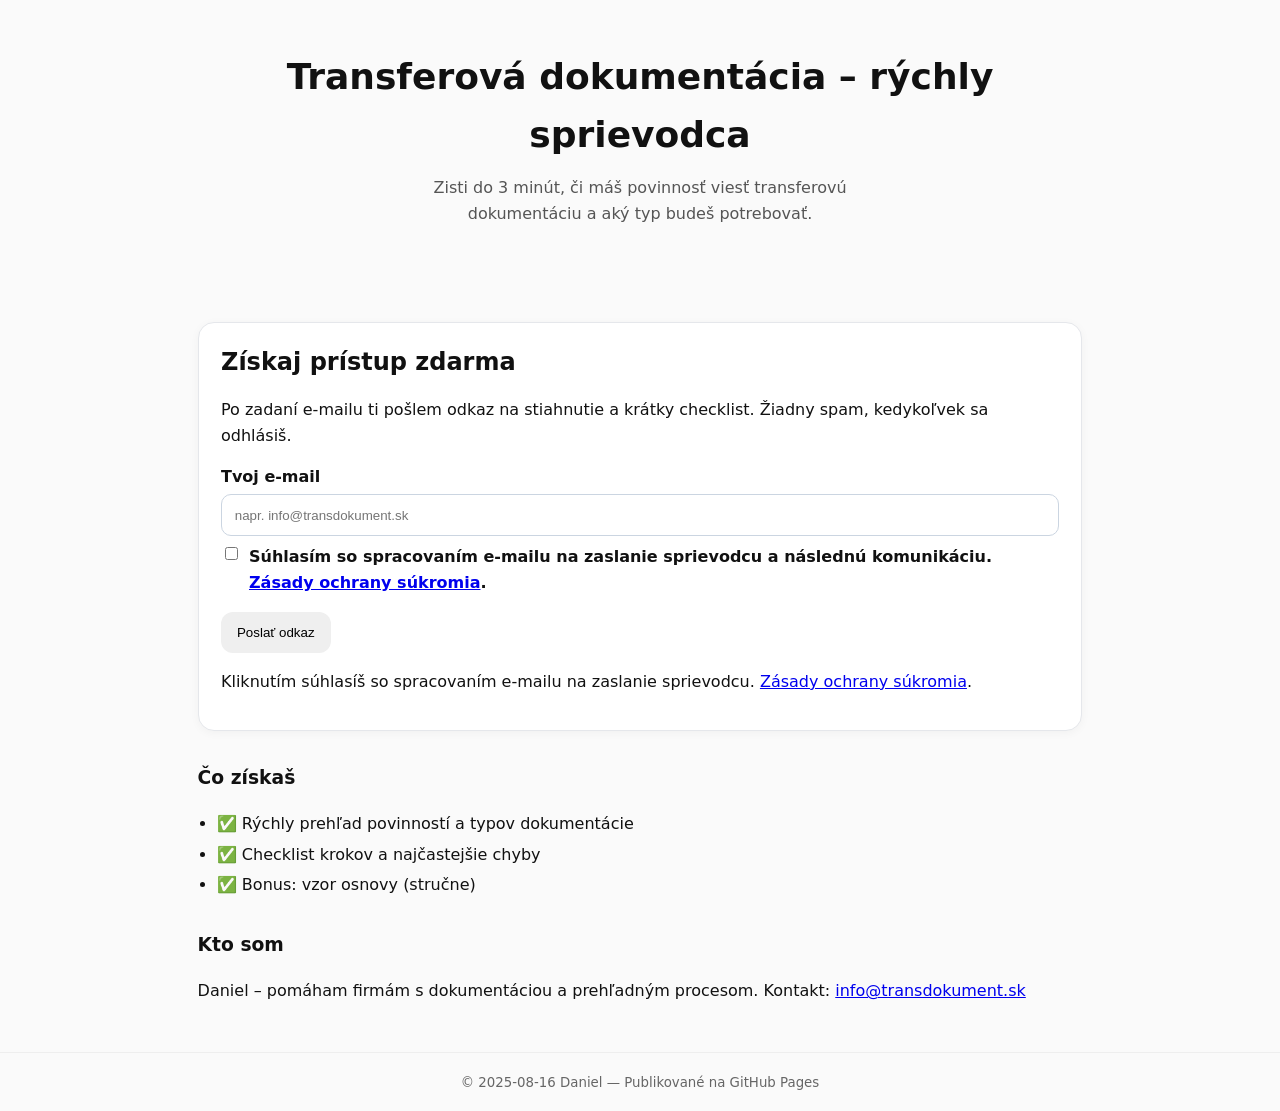
==== index.html @ f8cbb519 "Update index.html" ====
<!doctype html>
<html lang="sk">  
<head>
  <meta charset="utf-8">
  <meta name="viewport" content="width=device-width, initial-scale=1">
  <title>Transferová dokumentácia – rýchly sprievodca</title>
  <meta name="description" content="Zisti rýchlo, či potrebuješ transferovú dokumentáciu a ako na ňu. Stiahni si sprievodcu zdarma.">
  <link rel="stylesheet" href="styles.css">
  
  <script defer data-domain="transdokument.sk" src="https://plausible.io/js/script.js"></script>

</head>
<body>
  <header class="site-header">
    <div class="container">
      <h1>Transferová dokumentácia – rýchly sprievodca</h1>
      <p class="subtitle">Zisti do 3 minút, či máš povinnosť viesť transferovú dokumentáciu a aký typ budeš potrebovať.</p>
    </div>
  </header>

  <main class="container">
    <section class="lead">
      <div class="card">
        <h2>Získaj prístup zdarma</h2>
        <p>Po zadaní e-mailu ti pošlem odkaz na stiahnutie a krátky checklist. Žiadny spam, kedykoľvek sa odhlásiš.</p>

        <!-- Formspree endpoint vložený podľa tvojho zadania -->
        <form id="lead-form" action="https://formspree.io/f/xqaljror" method="POST">
          <label for="email">Tvoj e-mail</label>
          <input id="email" name="email" type="email" placeholder="napr. info@transdokument.sk" required autocomplete="email">
          <input type="hidden" name="_subject" value="Lead: Transferová dokumentácia – sprievodca">
          <input type="hidden" name="source" value="transdokument.sk">
          
            <!-- GDPR súhlas (povinný) -->
            <label style="display:flex;gap:.5rem;align-items:flex-start;margin-top:.5rem">
            <input type="checkbox" id="consent" name="consent" required>
            <span> Súhlasím so spracovaním e-mailu na zaslanie sprievodcu a následnú komunikáciu.
            <a href="privacy.html" target="_blank" rel="noopener">Zásady ochrany súkromia</a>.
            </span>
            </label>

            <!-- Honeypot proti botom (skryté) -->
            <label class="hp" aria-hidden="true">
            <input type="text" name="_gotcha" autocomplete="off" tabindex="-1">
            </label>

          <button type="submit">Poslať odkaz</button>
          <p class="help">Kliknutím súhlasíš so spracovaním e-mailu na zaslanie sprievodcu. <a href="privacy.html" target="_blank" rel="noopener">Zásady ochrany súkromia</a>.</p>
          <div id="form-status" aria-live="polite"></div>
          <noscript><p class="muted">Poznámka: pre okamžité potvrdenie povol JavaScript, inak uvidíš len presmerovanie po odoslaní.</p></noscript>
        </form>
      </div>
    </section>

    <section class="benefits">
      <h3>Čo získaš</h3>
      <ul>
        <li>✅ Rýchly prehľad povinností a typov dokumentácie</li>
        <li>✅ Checklist krokov a najčastejšie chyby</li>
        <li>✅ Bonus: vzor osnovy (stručne)</li>
      </ul>
    </section>

    <section class="about">
      <h3>Kto som</h3>
      <p>Daniel – pomáham firmám s dokumentáciou a prehľadným procesom. Kontakt: <a href="mailto:info@transdokument.sk">info@transdokument.sk</a></p>
    </section>
  </main>

  <footer class="site-footer">
    <div class="container">
      <small>© 2025-08-16 Daniel — Publikované na GitHub Pages</small>
    </div>
  </footer>

  <script src="form.js" defer></script>
</body>
</html>
---- styles.css ----
:root{--max:920px;--space:1.1rem}
*{box-sizing:border-box}
html,body{margin:0;padding:0;font-family:system-ui,-apple-system,Segoe UI,Roboto,Arial,sans-serif;line-height:1.6;color:#111;background:#fafafa}
.container{max-width:var(--max);margin:0 auto;padding:0 var(--space)}
.site-header{padding:3rem 0;text-align:center}
h1{font-size:2.25rem;margin:0 0 .75rem}
.subtitle{color:#555;margin:0 auto 1rem;max-width:52ch}
section{margin:2rem 0}
.card{border:1px solid #e5e7eb;border-radius:16px;padding:1.2rem 1.4rem;background:#fff;box-shadow:0 2px 10px rgba(0,0,0,.04)}
h2{font-size:1.5rem;margin:0 0 .5rem}
label{display:block;margin:.6rem 0 .25rem;font-weight:600}
input[type=email]{width:100%;padding:.8rem;border:1px solid #cbd5e1;border-radius:10px;background:#fff}
button{display:inline-block;margin-top:.8rem;padding:.8rem 1rem;border:0;border-radius:12px;cursor:pointer}
ul{padding-left:1.2rem;margin:.5rem 0 0}
li{margin:.3rem 0}
.site-footer{border-top:1px solid #eee;margin-top:3rem;padding:1rem 0;text-align:center;color:#666}

/* Honeypot pole neviditeľné pre bežného návštevníka */
.hp{position:absolute;left:-9999px;width:1px;height:1px;overflow:hidden}
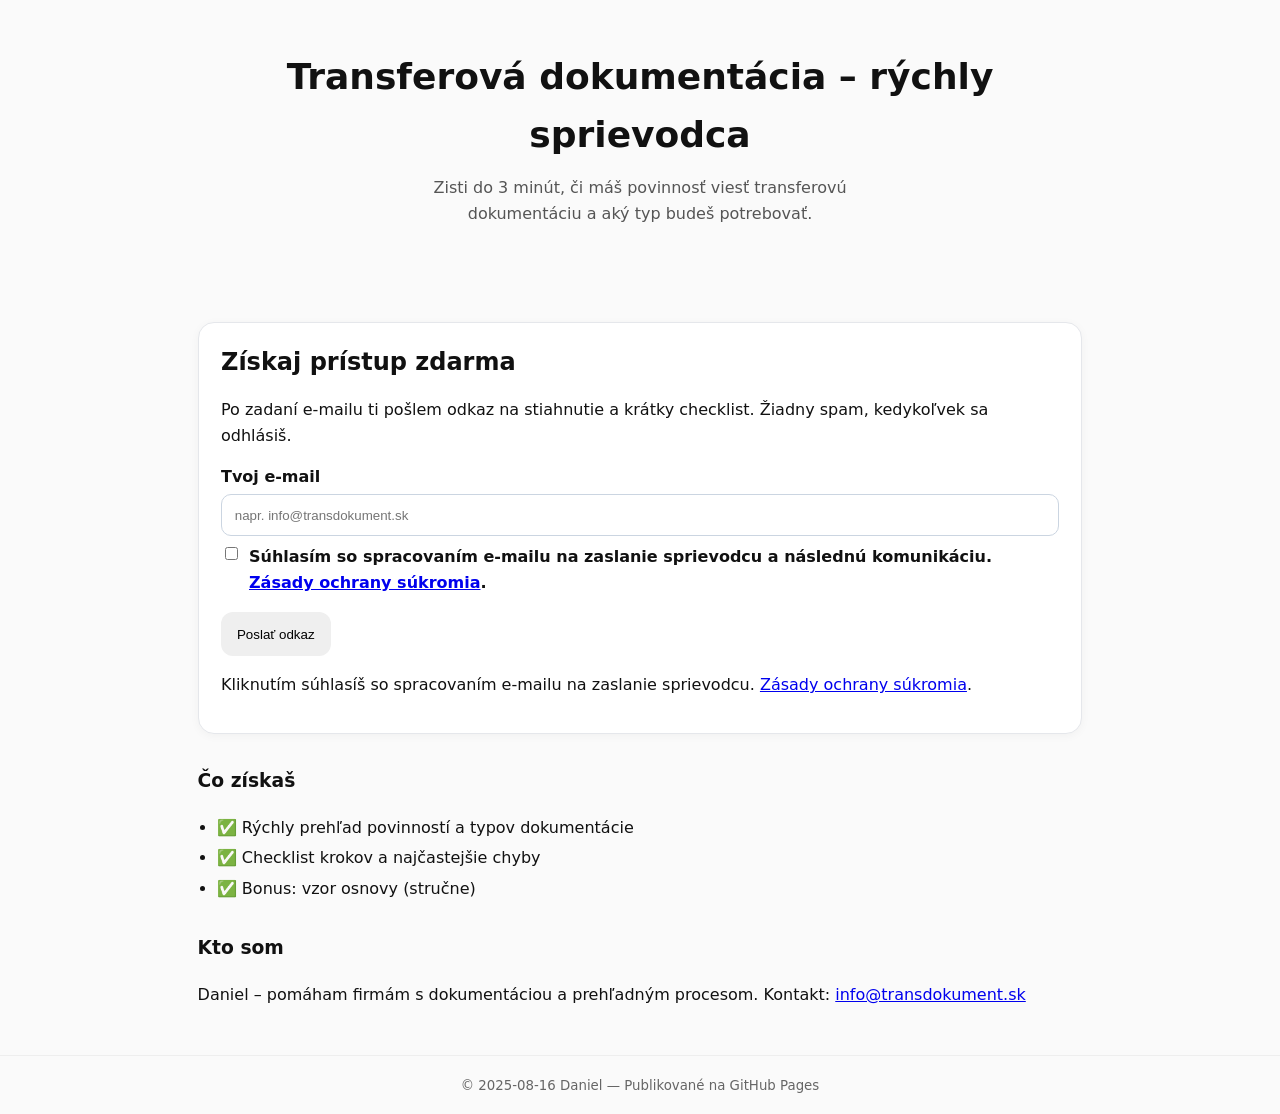
==== commit b5948213: "Update index.html" ====
--- a/index.html
+++ b/index.html
@@ -3,11 +3,35 @@
 <head>
   <meta charset="utf-8">
   <meta name="viewport" content="width=device-width, initial-scale=1">
-  <title>Transferová dokumentácia – rýchly sprievodca</title>
-  <meta name="description" content="Zisti rýchlo, či potrebuješ transferovú dokumentáciu a ako na ňu. Stiahni si sprievodcu zdarma.">
+  <title>Transferová dokumentácia – sprievodca + checklist | Transdokument</title>
+  <meta name="description" content="Zistite, či potrebujete transferovú dokumentáciu, aký typ a ako ju pripraviť. Bezplatný sprievodca + checklist na stiahnutie.">
   <link rel="stylesheet" href="styles.css">
   
-  <script defer data-domain="transdokument.sk" src="https://plausible.io/js/script.js"></script>
+  <script defer data-domain="transdokument.sk" src="https://plausible.io/js/script.file-downloads.js"></script>
+
+  <meta property="og:title" content="Transferová dokumentácia – rýchly sprievodca">
+  <meta property="og:description" content="Zisti rýchlo, či potrebuješ transferovú dokumentáciu a aký typ budeš potrebovať. Stiahni si sprievodcu zdarma.">
+  <meta property="og:url" content="https://www.transdokument.sk/">
+  <meta property="og:type" content="website">
+  <meta property="og:image" content="https://www.transdokument.sk/og-image.png">
+  <meta property="og:image:width" content="1200">
+  <meta property="og:image:height" content="630">
+
+  <meta name="twitter:card" content="summary_large_image">
+  <meta name="twitter:title" content="Transferová dokumentácia – rýchly sprievodca">
+  <meta name="twitter:description" content="Zisti rýchlo, či potrebuješ transferovú dokumentáciu a aký typ budeš potrebovať.">
+  <meta name="twitter:image" content="https://www.transdokument.sk/og-image.png">
+
+  <script type="application/ld+json">
+  {
+  "@context": "https://schema.org",
+  "@type": "Organization",
+  "name": "Transdokument",
+  "url": "https://www.transdokument.sk/",
+  "logo": "https://www.transdokument.sk/og-image.png",
+  "email": "info@transdokument.sk"
+  }
+  </script>
 
 </head>
 <body>
--- a/styles.css
+++ b/styles.css
@@ -17,3 +17,10 @@
 
 /* Honeypot pole neviditeľné pre bežného návštevníka */
 .hp{position:absolute;left:-9999px;width:1px;height:1px;overflow:hidden}
+
+/* Prístupnosť: väčší tap target a jasný focus */
+button{min-height:44px; min-width:44px}
+button:focus-visible, input[type=email]:focus-visible, a:focus-visible{
+  outline:3px solid #1d4ed8; /* výrazný obrys pri navigácii klávesnicou */
+  outline-offset:2px;
+}
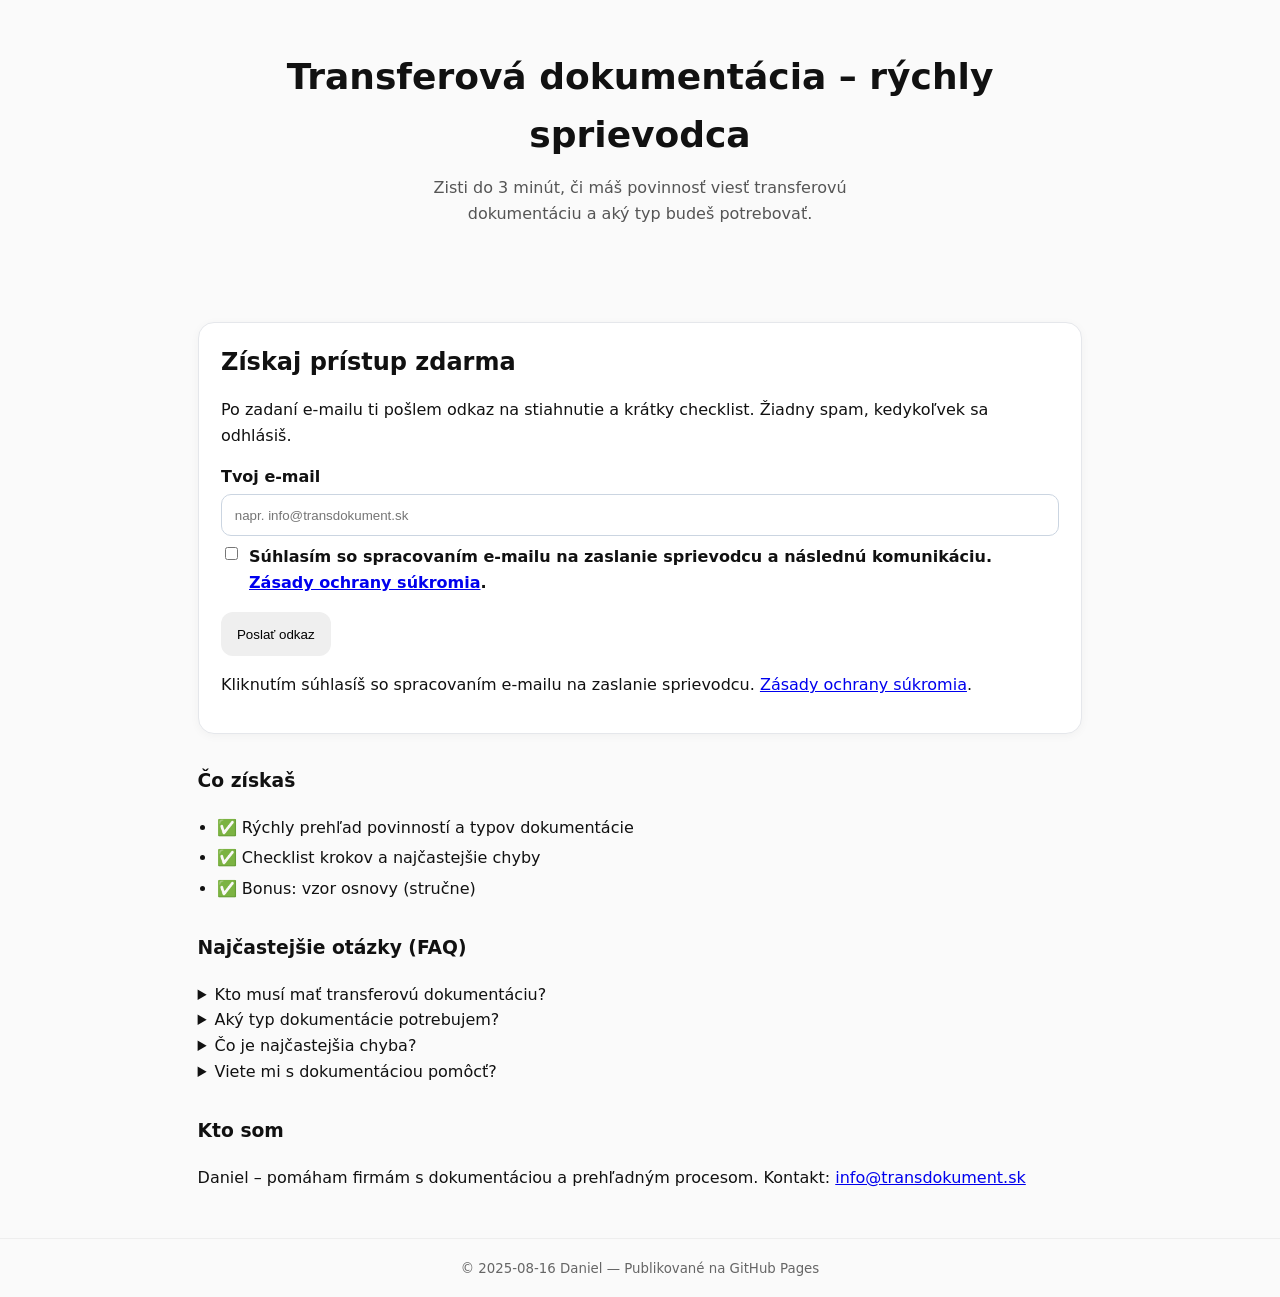
==== commit 975313a1: "Update index.html" ====
--- a/index.html
+++ b/index.html
@@ -85,6 +85,30 @@
       </ul>
     </section>
 
+    <section class="faq">
+      <h3>Najčastejšie otázky (FAQ)</h3>
+
+      <details>
+        <summary>Kto musí mať transferovú dokumentáciu?</summary>
+        <p>Subjekty realizujúce kontrolované transakcie so spriaznenými osobami. Typ dokumentácie (skrátená/úplná) závisí od veľkosti a rizika transakcií.</p>
+      </details>
+
+      <details>
+        <summary>Aký typ dokumentácie potrebujem?</summary>
+        <p>Vo všeobecnosti: menšie transakcie → skrátená, významné a rizikové → úplná. V sprievodcovi nájdeš rýchly checklist rozhodovania.</p>
+      </details>
+
+      <details>
+        <summary>Čo je najčastejšia chyba?</summary>
+        <p>Oneskorené spracovanie a chýbajúce podklady k použitej metóde a porovnateľnosti. Dôležitá je priebežná evidencia.</p>
+      </details>
+
+      <details>
+        <summary>Viete mi s dokumentáciou pomôcť?</summary>
+        <p>Áno. Napíš na <a href="mailto:info@transdokument.sk">info@transdokument.sk</a> a urobíme krátky úvodný call.</p>
+      </details>
+    </section>
+
     <section class="about">
       <h3>Kto som</h3>
       <p>Daniel – pomáham firmám s dokumentáciou a prehľadným procesom. Kontakt: <a href="mailto:info@transdokument.sk">info@transdokument.sk</a></p>
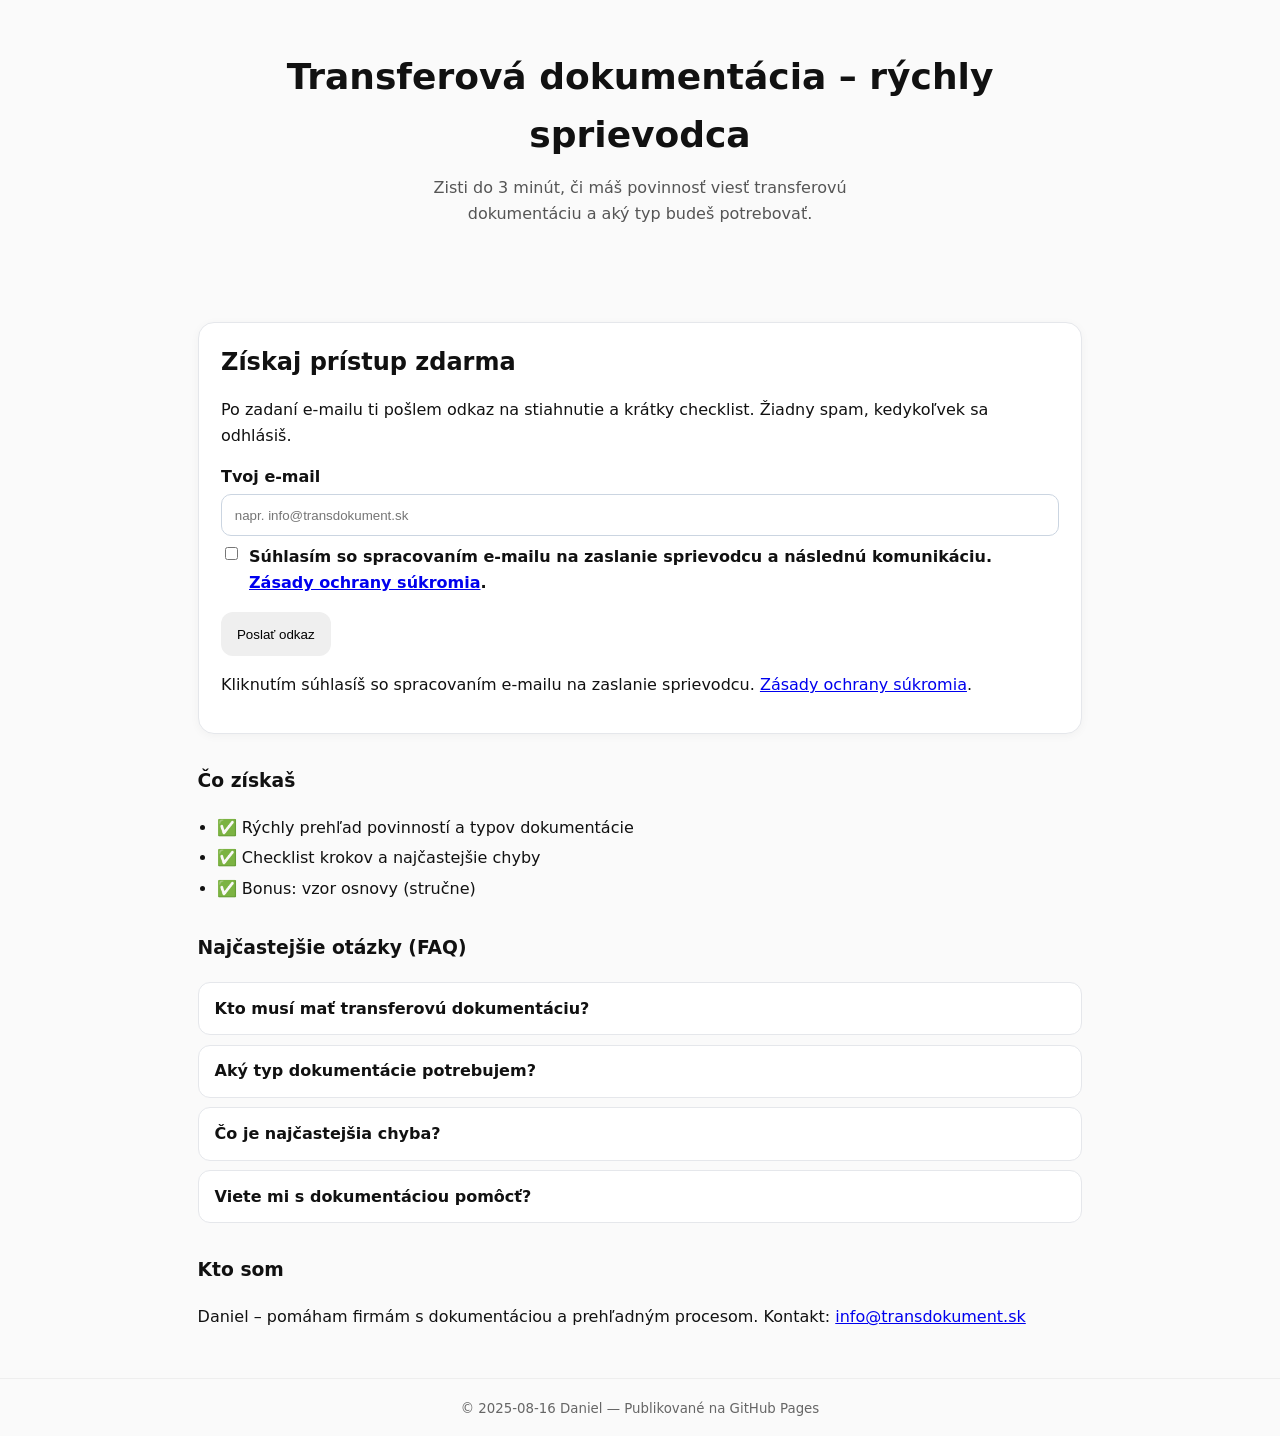
==== commit 24586af3: "Update index.html" ====
--- a/index.html
+++ b/index.html
@@ -1,4 +1,4 @@
-<!doctype html>
+  <!doctype html>
 <html lang="sk">  
 <head>
   <meta charset="utf-8">
@@ -68,6 +68,8 @@
             <input type="text" name="_gotcha" autocomplete="off" tabindex="-1">
             </label>
 
+            <input type="hidden" name="_replyto" id="replyto">
+          
           <button type="submit">Poslať odkaz</button>
           <p class="help">Kliknutím súhlasíš so spracovaním e-mailu na zaslanie sprievodcu. <a href="privacy.html" target="_blank" rel="noopener">Zásady ochrany súkromia</a>.</p>
           <div id="form-status" aria-live="polite"></div>
--- a/styles.css
+++ b/styles.css
@@ -24,3 +24,8 @@
   outline:3px solid #1d4ed8; /* výrazný obrys pri navigácii klávesnicou */
   outline-offset:2px;
 }
+
+  .faq details{border:1px solid #e5e7eb;border-radius:12px;padding:0.8rem 1rem;margin:0.6rem 0;background:#fff}
+  .faq summary{font-weight:600;cursor:pointer;list-style:none}
+  .faq summary::-webkit-details-marker{display:none}
+  .faq p{margin:0.6rem 0 0}
